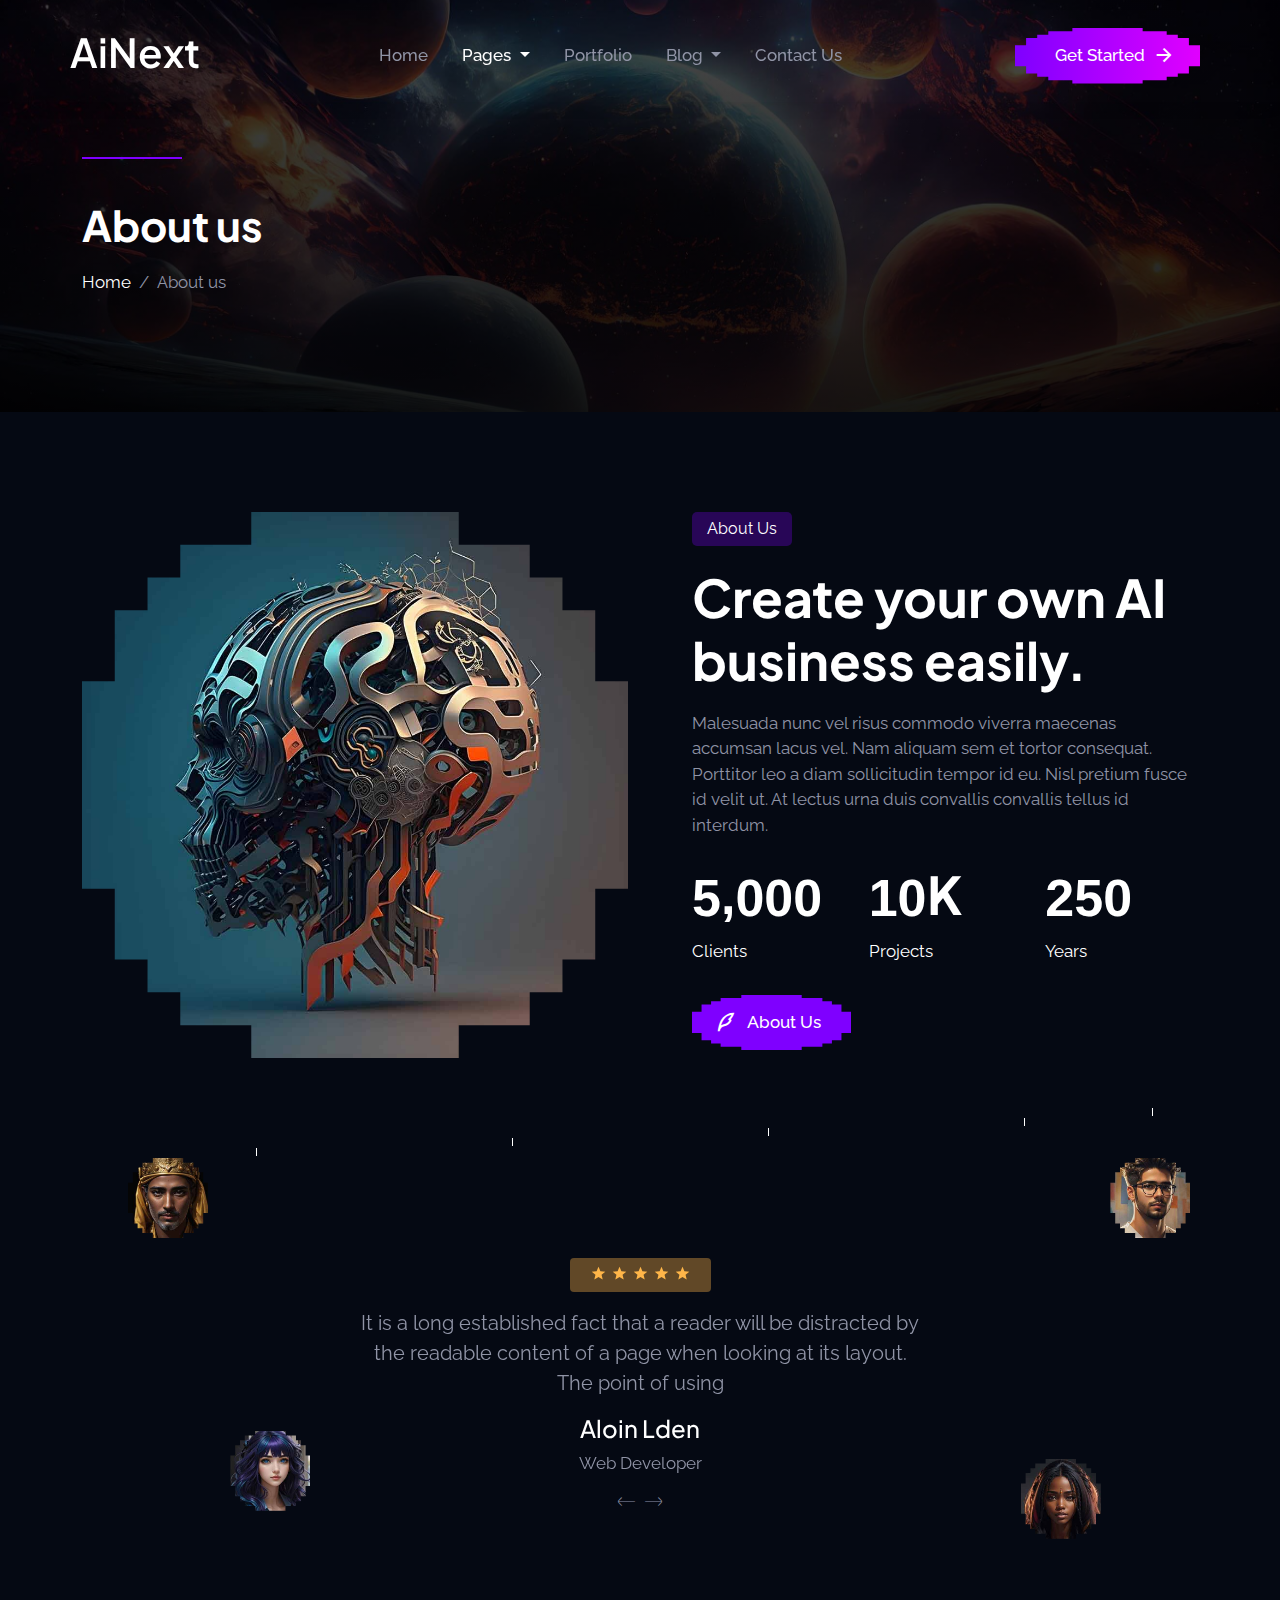
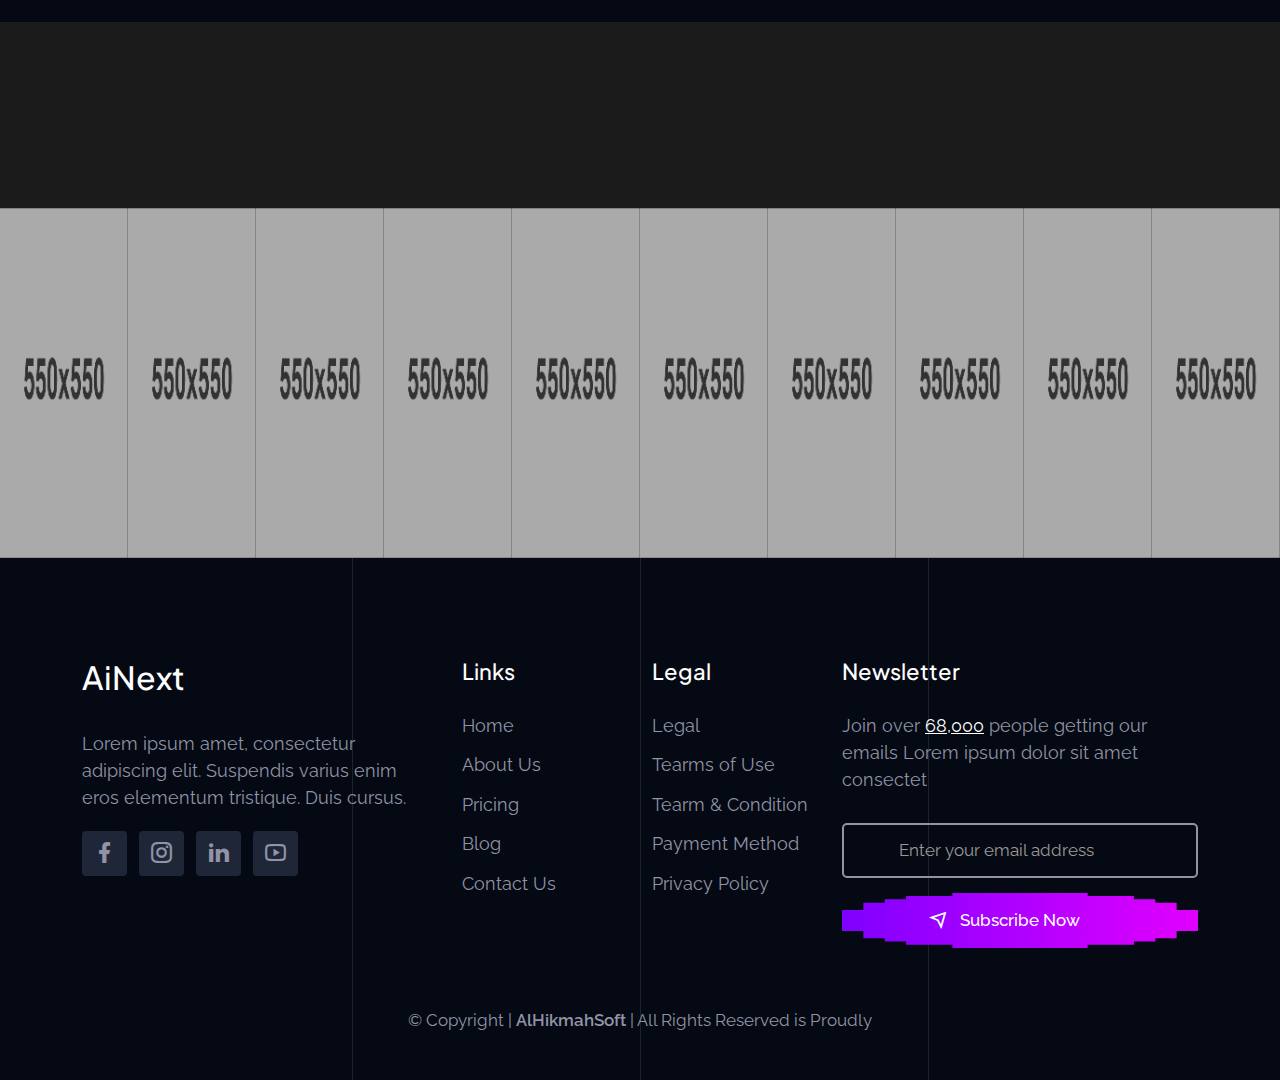
==== about.html @ 6690e324 "first commit" ====
<!DOCTYPE html>
<html lang="en">
    <head>
        <meta charset="UTF-8">
        <meta name="viewport" content="width=device-width, initial-scale=1.0">
        <title>AiNext - AI Agency & Startup HTML Template</title>

        <!-- CSS Linked -->
        <link rel="stylesheet" href="assets/css/bootstrap.min.css">
        <link rel="stylesheet" href="assets/css/owl.carousel.min.css">
        <link rel="stylesheet" href="assets/css/owl.theme.default.min.css">
        <link rel="stylesheet" href="assets/css/remixicon.min.css">
        <link rel="stylesheet" href="assets/css/odometer.min.css">
        <link rel="stylesheet" href="assets/css/flaticon.css">
        <link rel="stylesheet" href="assets/css/aos.css">
        <link rel="stylesheet" href="assets/css/style.css">
        <link rel="stylesheet" href="assets/css/responsive.css">
        
        <!-- favicon Linked -->
        <link rel="icon" type="image/png" href="assets/img/favicon.png">

    </head>
    <body>

        <!-- Start Navbar Area -->
        <nav class="navbar navbar-expand-lg" id="navbar">
            <div class="container-fluid">
                <a class="navbar-brand" href="index.html">
                    <h2>AiNext</h2>
                </a>
                <a class="navbar-toggler text-decoration-none" data-bs-toggle="offcanvas" href="#navbarOffcanvas" role="button" aria-controls="navbarOffcanvas">
                    <span class="burger-menu">
                        <span class="top-bar"></span>
                        <span class="middle-bar"></span>
                        <span class="bottom-bar"></span>
                    </span>
                </a>
                <div class="collapse navbar-collapse">
                    <ul class="navbar-nav">
                        <li class="nav-item">
                            <a href="index.html" class="nav-link">
                                Home
                            </a>
                        </li>
                        <li class="nav-item">
                            <a href="javascript:void(0)" class="dropdown-toggle nav-link active">
                                Pages
                            </a>
                            <ul class="dropdown-menu">
                                <li class="nav-item">
                                    <a href="about.html" class="nav-link active">
                                        About Us
                                    </a>
                                </li>
                                <li class="nav-item">
                                    <a href="team.html" class="nav-link">
                                        Team
                                    </a>
                                </li>
                                <li class="nav-item">
                                    <a href="pricing.html" class="nav-link">
                                        Pricing
                                    </a>
                                </li>
                                <li class="nav-item">
                                    <a href="terms-conditions.html" class="nav-link">
                                        Tearm & Condition
                                    </a>
                                </li>
                                <li class="nav-item">
                                    <a href="privacy-policy.html" class="nav-link">
                                        Privacy Policy
                                    </a>
                                </li>
                                <li class="nav-item">
                                    <a href="not-found.html" class="nav-link">
                                        404 Error Page
                                    </a>
                                </li>
                            </ul>
                        </li>
                        <li class="nav-item">
                            <a href="portfolio.html" class="nav-link">
                                Portfolio
                            </a>
                        </li>
                        <li class="nav-item">
                            <a href="javascript:void(0)" class="dropdown-toggle nav-link">
                                Blog
                            </a>
                            <ul class="dropdown-menu">
                                <li class="nav-item">
                                    <a href="blog.html" class="nav-link">
                                        Blog Grid
                                    </a>
                                </li>
                                <li class="nav-item">
                                    <a href="blog-sidebar.html" class="nav-link">
                                        Blog Right Sidebar
                                    </a>
                                </li>
                                <li class="nav-item">
                                    <a href="blog-details.html" class="nav-link">
                                        Blog Details
                                    </a>
                                </li>
                            </ul>
                        </li>
                        <li class="nav-item">
                            <a href="contact.html" class="nav-link">
                                Contact Us
                            </a>
                        </li>
                    </ul>
                    <div class="nav-btn">
                        <a href="contact.html" class="default-btn">
                            Get Started
                            <i class="ri-arrow-right-line"></i>
                        </a>
                    </div>
                </div>
            </div>
        </nav>
        <!-- End Navbar Area -->

        <!-- Start Responsive Navbar Area -->
        <div class="responsive-navbar offcanvas offcanvas-end border-0" data-bs-backdrop="static" tabindex="-1" id="navbarOffcanvas">
            <div class="offcanvas-header">
                <a href="index.html" class="logo d-inline-block">
                    <h2>AiNext</h2>
                </a>
                <button type="button" class="close-btn bg-transparent position-relative lh-1 p-0 border-0" data-bs-dismiss="offcanvas" aria-label="Close">
                    <i class="ri-close-line"></i>
                </button>
            </div>
            <div class="offcanvas-body">
                <ul class="responsive-menu">
                    <li class="responsive-menu-list without-icon">
                        <a href="index.html">Home</a>
                    </li>
                    <li class="responsive-menu-list"><a href="javascript:void(0);" class="active">Pages</a>
                        <ul class="responsive-menu-items">
                            <li><a href="about.html" class="active">About</a></li>
                            <li><a href="team.html">Team</a></li>
                            <li><a href="pricing.html">Pricing</a></li>
                            <li><a href="terms-conditions.html">Terms Conditions</a></li>
                            <li><a href="privacy-policy.html">Privacy Policy</a></li>
                            <li><a href="4o4.html">404 Error Page</a></li>
                            <li><a href="contact.html">Coming Soon</a></li>
                        </ul>
                    </li>
                    <li class="responsive-menu-list without-icon">
                        <a href="portfolio.html">Portfolio</a>
                    </li>
                    
                    <li class="responsive-menu-list"><a href="javascript:void(0);">Blog</a>
                        <ul class="responsive-menu-items">
                            <li><a href="blog.html">Blog</a></li>
                            <li><a href="blog-sidebar.html">Blog Right Sidebar</a></li>
                            <li><a href="blog-details.html">Blog Details</a></li>
                        </ul>
                    </li>
                    <li class="responsive-menu-list without-icon">
                        <a href="contact.html">Contact</a>
                    </li>
                </ul>
                <div class="others-option d-md-flex align-items-center">
                    <div class="option-item">
                        <a href="contact.html" class="default-btn">
                            <i class="ri-arrow-right-line"></i>
                            <span>Get Started</span>
                        </a>
                    </div>
                </div>
            </div>
        </div>
        <!-- End Responsive Navbar Area -->

        <!-- Start Section Banner -->
        <div class="section-banner">
            <div class="container">
                <div class="section-banner-title">
                    <h1>About us</h1>
                    <nav style="--bs-breadcrumb-divider: '/';" aria-label="breadcrumb">
                        <ol class="breadcrumb">
                            <li class="breadcrumb-item"><a href="index.html">Home</a></li>
                            <li class="breadcrumb-item active" aria-current="page">About us</li>
                        </ol>
                    </nav>
                </div>
            </div>
        </div>
        <!-- End Section Banner -->

        <!-- Start About Area -->
        <div class="about-area ptb-100">
            <div class="container">
                <div class="row align-items-center">
                    <div class="col-lg-6">
                        <div class="image">
                            <img src="assets/img/about-2.jpg" alt="image">
                        </div>
                    </div>
                    <div class="col-lg-6">
                        <div class="content">
                            <div class="sub-t">About Us</div>
                            <h2>Create your own AI business easily.</h2>
                            <p>Malesuada nunc vel risus commodo viverra maecenas accumsan lacus vel. Nam aliquam sem et tortor consequat. Porttitor leo a diam sollicitudin tempor id eu. Nisl pretium fusce id velit ut. At lectus urna duis convallis convallis tellus id interdum.</p>
                            <div class="row">
                                <div class="col-lg-4 col-md-4 col-4">
                                    <div class="sub-counter">
                                        <h3>
                                            <span class="odometer" data-count="5000">00</span>
                                        </h3>
                                        <p>Clients</p>
                                    </div>
                                </div>
                                <div class="col-lg-4 col-md-4 col-4">
                                    <div class="sub-counter">
                                        <h3>
                                            <span class="odometer" data-count="10">00</span>
                                            <span class="target">K</span>
                                        </h3>
                                        <p>Projects</p>
                                    </div>
                                </div>
                                <div class="col-lg-4 col-md-4 col-4">
                                    <div class="sub-counter">
                                        <h3>
                                            <span class="odometer" data-count="250">00</span>
                                        </h3>
                                        <p>Years</p>
                                    </div>
                                </div>
                            </div>
                            <a class="main-btn" href="about.html"><span></span><i class="ri-quill-pen-line"></i> About Us</a>
                        </div>
                    </div>
                </div>
            </div>
        </div>
        <!-- About Area -->

        <!-- Start Testimonial Area -->
        <div class="testimonial-area ptb-100">
            <div class="container">
                <div class="testimonial-content owl-carousel owl-theme">
                    <div class="testimonial-item">
                        <ul>
                            <li><i class="ri-star-s-fill"></i></li>
                            <li><i class="ri-star-s-fill"></i></li>
                            <li><i class="ri-star-s-fill"></i></li>
                            <li><i class="ri-star-s-fill"></i></li>
                            <li><i class="ri-star-s-fill"></i></li>
                        </ul>
                        <p>It is a long established fact that a reader will be distracted by the readable content of a page when looking at its layout. The point of using</p>
                        <h4>Aloin Lden</h4>
                        <span>Web Developer</span>
                    </div> 
                    <div class="testimonial-item">
                        <ul>
                            <li><i class="ri-star-s-fill"></i></li>
                            <li><i class="ri-star-s-fill"></i></li>
                            <li><i class="ri-star-s-fill"></i></li>
                            <li><i class="ri-star-s-fill"></i></li>
                            <li><i class="ri-star-s-fill"></i></li>
                        </ul>
                        <p>Lorem ipsum dolor sit amet, consectetur adipisicing elit. In aut, tempora iste quidem ipsa eos. Mollitia, illo, nisi laboriosam nostrum</p>
                        <h4>Jacob Daniels</h4>
                        <span>Engineer</span>
                    </div> 
                </div>
                <div class="user">
                    <img src="assets/img/user-1.jpg" alt="image">
                </div>
                <div class="user">
                    <img src="assets/img/user-2.jpg" alt="image">
                </div>
                <div class="user">
                    <img src="assets/img/user-3.jpg" alt="image">
                </div>
                <div class="user">
                    <img src="assets/img/user-4.jpg" alt="image">
                </div>
            </div>
            <div class="star"></div>
            <div class="star"></div>
            <div class="star"></div>
            <div class="star"></div>
            <div class="star"></div>
        </div>
        <!-- End Testimonial Area -->

        <!-- Start Brands Area -->
        <div class="brands-area pt-70 pb-70">
            <div class="container">
                <div class="row justify-content-between align-items-center">
                    <div class="col-lg-2 col-md-2 col-6" data-aos="fade-up" data-aos-duration="1000">
                        <div class="image">
                            <img src="assets/img/01.png" alt="image">
                        </div>
                    </div>
                    <div class="col-lg-2 col-md-2 col-6" data-aos="fade-up" data-aos-duration="1000">
                        <div class="image">
                            <img src="assets/img/02.png" alt="image">
                        </div>
                    </div>
                    <div class="col-lg-2 col-md-2 col-6" data-aos="fade-up" data-aos-duration="1000">
                        <div class="image">
                            <img src="assets/img/03.png" alt="image">
                        </div>
                    </div>
                    <div class="col-lg-2 col-md-2 col-6" data-aos="fade-up" data-aos-duration="1000">
                        <div class="image">
                            <img src="assets/img/04.png" alt="image">
                        </div>
                    </div>
                    <div class="col-lg-2 col-md-2 col-6" data-aos="fade-up" data-aos-duration="1000">
                        <div class="image">
                            <img src="assets/img/05.png" alt="image">
                        </div>
                    </div>
                </div>
            </div>
        </div>
        <!-- End Brands Area -->

        <!-- Start Insta Gallery Area -->
        <div class="insta-gallery">
            <div class="conatiner-fluid">
                <div class="ins-gallery owl-carousel owl-theme">
                    <div class="items">
                        <a href="https://www.instagram.com/" target="_blank" >
                            <img src="assets/img/gallery/insta-1.jpg" alt="image">
                            <i class="ri-instagram-line"></i>
                        </a>
                    </div>
                    <div class="items">
                        <a href="https://www.instagram.com/" target="_blank" >
                            <img src="assets/img/gallery/insta-10.jpg" alt="image">
                            <i class="ri-instagram-line"></i>
                        </a>
                    </div>
                    <div class="items">
                        <a href="https://www.instagram.com/" target="_blank" >
                            <img src="assets/img/gallery/insta-2.jpg" alt="image">
                            <i class="ri-instagram-line"></i>
                        </a>
                    </div>
                    <div class="items">
                        <a href="https://www.instagram.com/" target="_blank" >
                            <img src="assets/img/gallery/insta-3.jpg" alt="image">
                            <i class="ri-instagram-line"></i>
                        </a>
                    </div>
                    <div class="items">
                        <a href="https://www.instagram.com/" target="_blank" >
                            <img src="assets/img/gallery/insta-4.jpg" alt="image">
                            <i class="ri-instagram-line"></i>
                        </a>
                    </div>
                    <div class="items">
                        <a href="https://www.instagram.com/" target="_blank" >
                            <img src="assets/img/gallery/insta-5.jpg" alt="image">
                            <i class="ri-instagram-line"></i>
                        </a>
                    </div>
                    <div class="items">
                        <a href="https://www.instagram.com/" target="_blank" >
                            <img src="assets/img/gallery/insta-6.jpg" alt="image">
                            <i class="ri-instagram-line"></i>
                        </a>
                    </div>
                    <div class="items">
                        <a href="https://www.instagram.com/" target="_blank" >
                            <img src="assets/img/gallery/insta-7.jpg" alt="image">
                            <i class="ri-instagram-line"></i>
                        </a>
                    </div>
                    <div class="items">
                        <a href="https://www.instagram.com/" target="_blank" >
                            <img src="assets/img/gallery/insta-8.jpg" alt="image">
                            <i class="ri-instagram-line"></i>
                        </a>
                    </div>
                    <div class="items">
                        <a href="https://www.instagram.com/" target="_blank" >
                            <img src="assets/img/gallery/insta-9.jpg" alt="image">
                            <i class="ri-instagram-line"></i>
                        </a>
                    </div>
                </div>
            </div>
        </div>
        <!-- End Insta Gallery Area -->

        <!-- Start Footer Area -->
        <footer class="footer-area">
            <div class="container">
                <div class="footer-top-area pt-100">
                    <div class="row">
                        <div class="col-lg-4 col-md-6 col-sm-6">
                            <div class="single-footer-widget">
                                <a href="index.html" class="logo">
                                    <h2>AiNext</h2>
                                </a>
                                <p>Lorem ipsum amet, consectetur adipiscing elit. Suspendis varius enim eros elementum tristique. Duis cursus.</p>
                                <ul class="social-links">
                                    <li><a href="https://www.facebook.com/" target="_blank"><i class="ri-facebook-fill"></i></a></li>
                                    <li><a href="https://www.instagram.com/" target="_blank"><i class="ri-instagram-line"></i></a></li>
                                    <li><a href="https://www.linkedin.com/" target="_blank"><i class="ri-linkedin-fill"></i></a></li>
                                    <li><a href="https://www.youtube.com/" target="_blank"><i class="ri-youtube-line"></i></a></li>
                                </ul>
                            </div>
                        </div>
                        <div class="col-lg-2 col-md-6 col-sm-6">
                            <div class="single-footer-widget pl-5">
                                <h3>Links</h3>
                                <ul class="links-list">
                                    <li><a href="index.html">Home</a></li>
                                    <li><a href="about.html">About Us</a></li>
                                    <li><a href="pricing.html">Pricing</a></li>
                                    <li><a href="blog.html">Blog</a></li>
                                    <li><a href="contact.html">Contact Us</a></li>
                                </ul>
                            </div>
                        </div>
                        <div class="col-lg-2 col-md-6 col-sm-6">
                            <div class="single-footer-widget">
                                <h3>Legal</h3>
                                <ul class="links-list">
                                    <li><a href="contact.html">Legal</a></li>
                                    <li><a href="terms-conditions.html">Tearms of Use</a></li>
                                    <li><a href="terms-conditions.html">Tearm & Condition</a></li>
                                    <li><a href="contact.html">Payment Method</a></li>
                                    <li><a href="privacy-policy.html">Privacy Policy</a></li>
                                </ul>
                            </div>
                        </div>
                        <div class="col-lg-4 col-md-6 col-sm-6">
                            <div class="single-footer-widget">
                                <h3>Newsletter</h3>
                                <div class="footer-newsletter-info">
                                    <p>Join over <span>68,000</span> people getting our emails Lorem ipsum dolor sit amet consectet </p>
                                    <form class="newsletter-form" data-toggle="validator">
                                        <label><i class='bx bx-envelope-open'></i></label>
                                        <input type="text" class="input-newsletter" placeholder="Enter your email address" name="EMAIL" required autocomplete="off">
                                        <button type="submit" class="default-btn"><i class="ri-send-plane-line"></i> Subscribe Now</button>
                                        <div id="validator-newsletter2" class="form-result"></div>
                                    </form>
                                </div>
                            </div>
                        </div>
                    </div>
                </div>
                <div class="pr-line"></div>
                <div class="footer-bottom-area">
                    <p>© Copyright | <a href="https://alhikmahsoft.com" target="_blank">AlHikmahSoft</a>  | All Rights Reserved is Proudly </p>
                </div>
            </div>
            <div class="lines">
                <div class="line"></div>
                <div class="line"></div>
                <div class="line"></div>
            </div>
        </footer>
        <!-- End Footer Area -->

        <!-- Start Top to Bottom -->
        <div id="progress">
            <span id="progress-value"><i class="ri-arrow-up-line"></i></span>
        </div>
        <!-- End Top to Bottom -->

        <!-- Js Linked -->
        <script src="assets/js/jquery.min.js"></script>
        <script src="assets/js/bootstrap.bundle.min.js"></script>
        <script src="assets/js/aos.js"></script>
        <script src="assets/js/appear.min.js"></script>
        <script src="assets/js/odometer.min.js"></script>
        <script src="assets/js/owl.carousel.min.js"></script>
        <script src="assets/js/ainext.js"></script>
    </body>
</html>
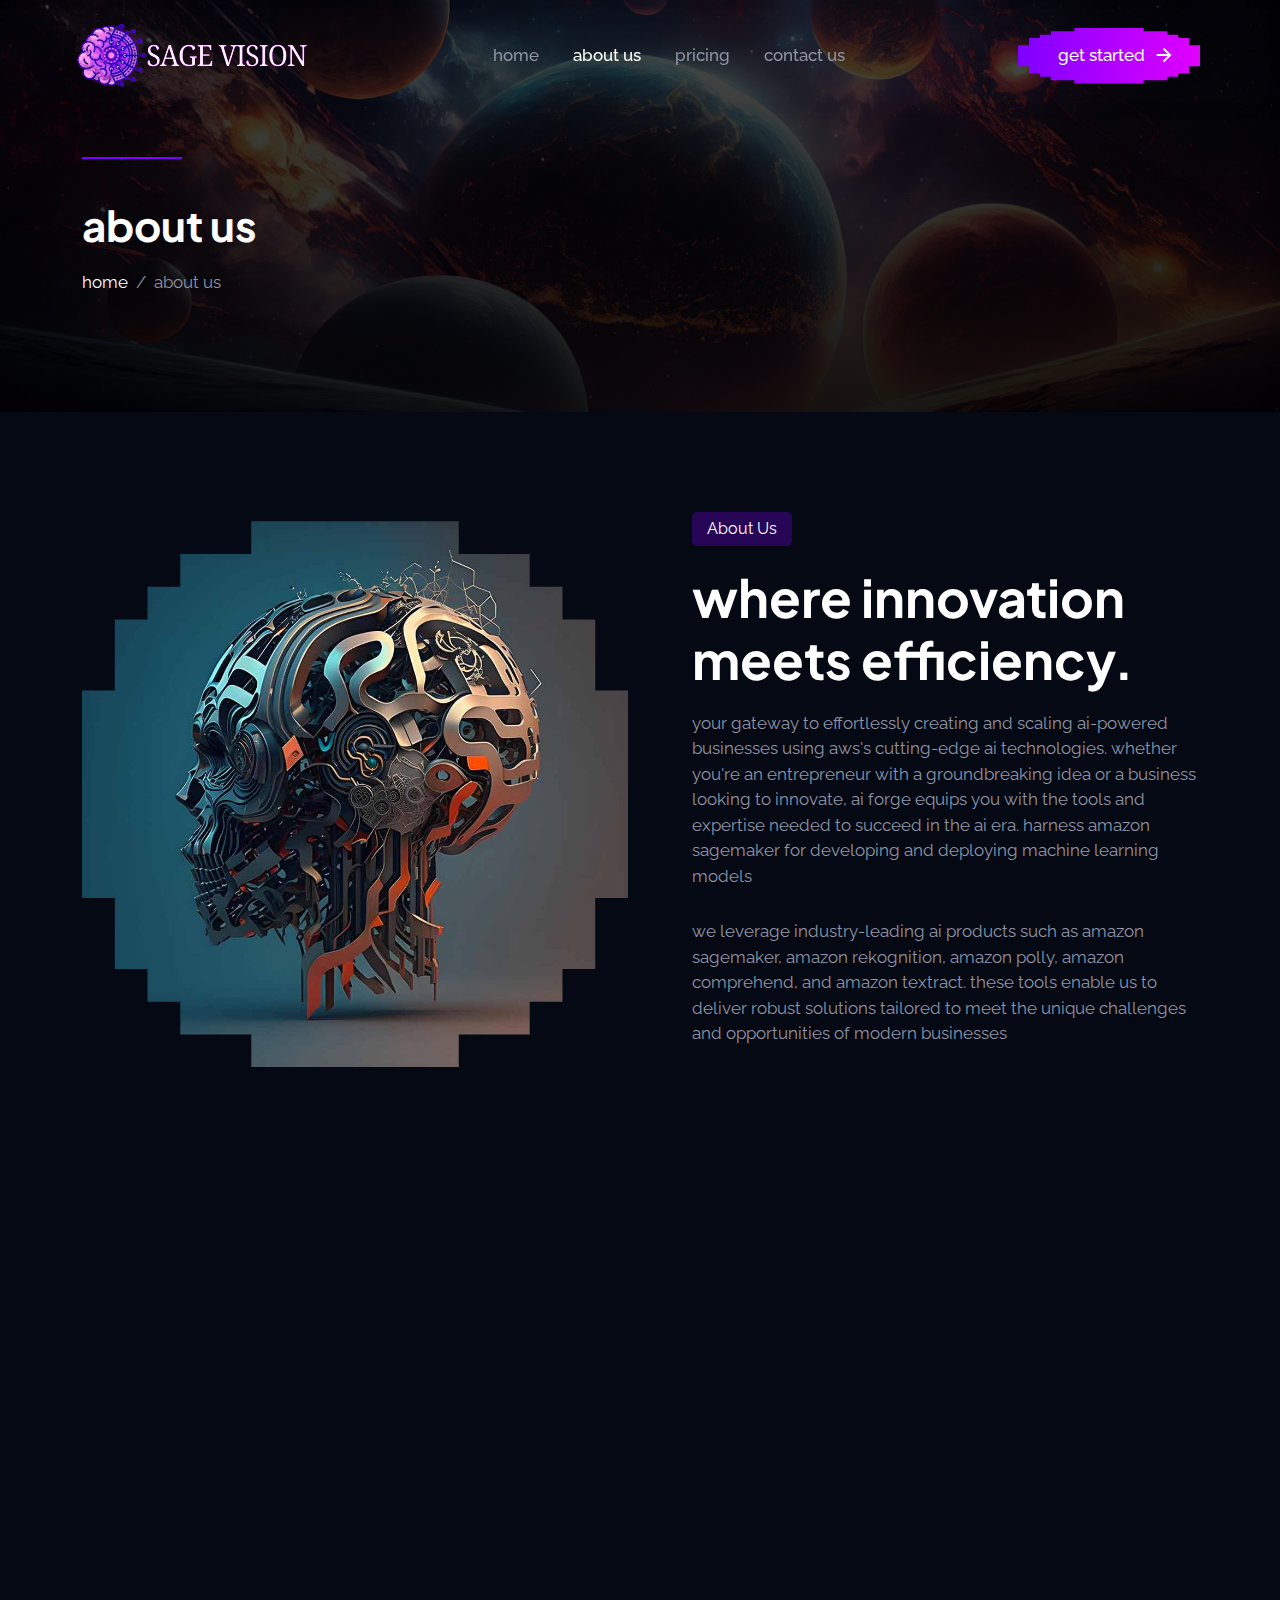
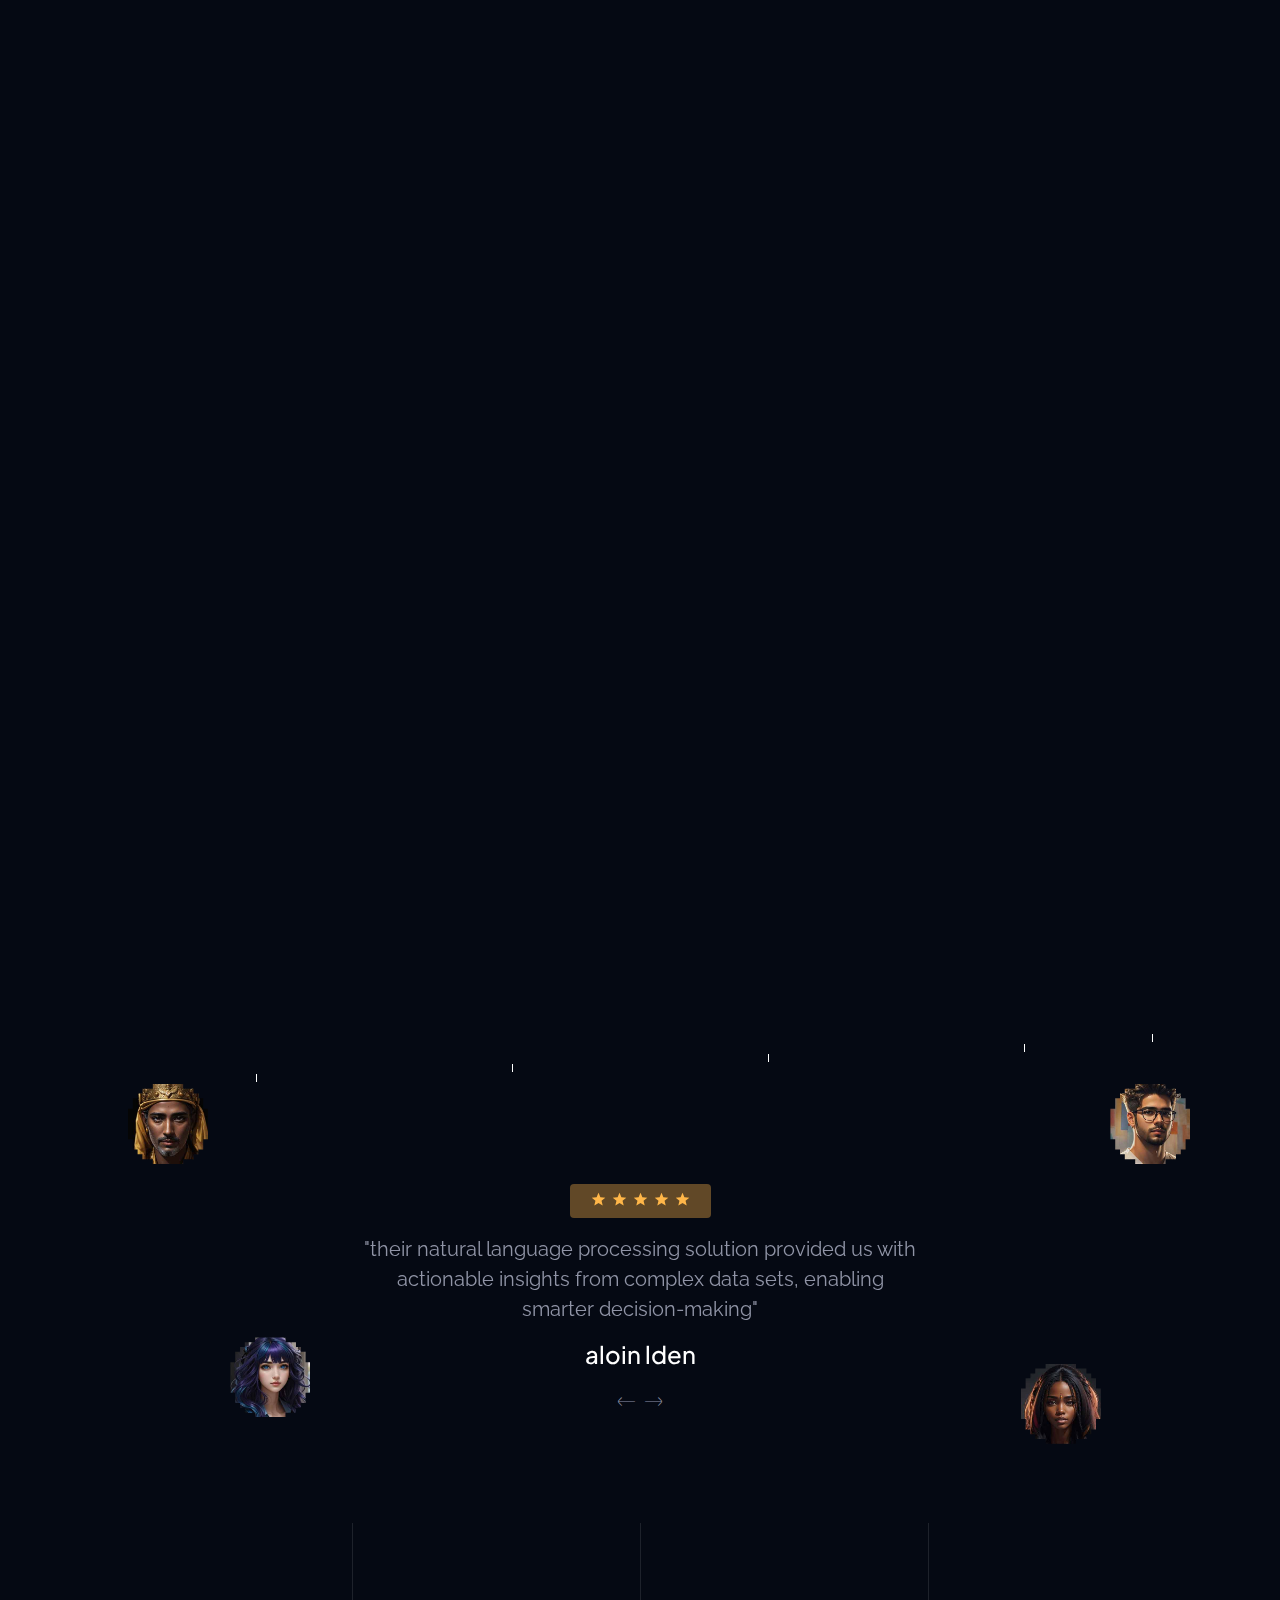
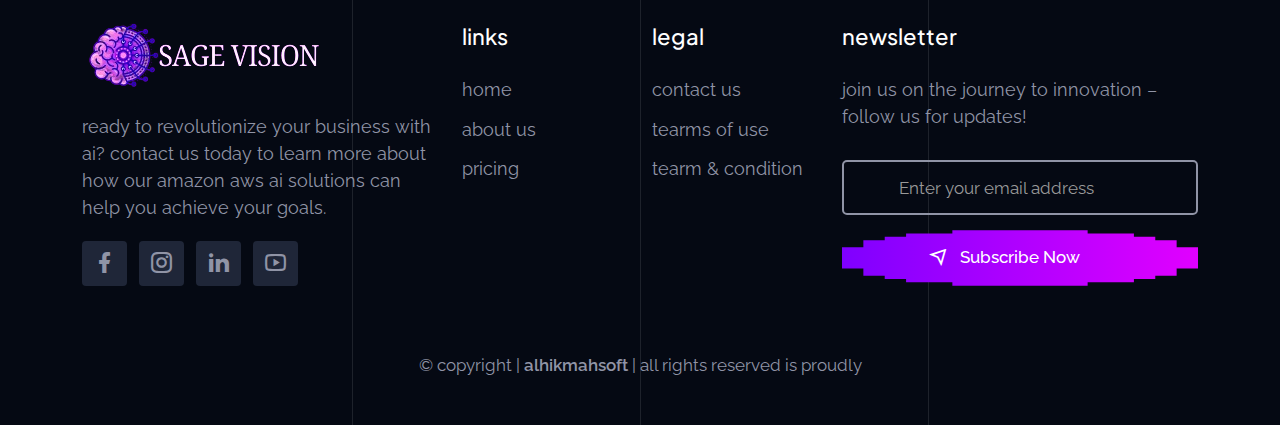
==== commit 495de7f5: "customization" ====
--- a/about.html
+++ b/about.html
@@ -3,7 +3,7 @@
     <head>
         <meta charset="UTF-8">
         <meta name="viewport" content="width=device-width, initial-scale=1.0">
-        <title>AiNext - AI Agency & Startup HTML Template</title>
+        <title>Sage Vision</title>
 
         <!-- CSS Linked -->
         <link rel="stylesheet" href="assets/css/bootstrap.min.css">
@@ -23,10 +23,10 @@
     <body>
 
         <!-- Start Navbar Area -->
-        <nav class="navbar navbar-expand-lg" id="navbar">
+        <nav class="navbar navbar-expand-lg mb-nav" id="navbar">
             <div class="container-fluid">
                 <a class="navbar-brand" href="index.html">
-                    <h2>AiNext</h2>
+                    <img src="assets/img/logo.png" alt="">
                 </a>
                 <a class="navbar-toggler text-decoration-none" data-bs-toggle="offcanvas" href="#navbarOffcanvas" role="button" aria-controls="navbarOffcanvas">
                     <span class="burger-menu">
@@ -38,73 +38,20 @@
                 <div class="collapse navbar-collapse">
                     <ul class="navbar-nav">
                         <li class="nav-item">
-                            <a href="index.html" class="nav-link">
+                            <a href="index.html" class="nav-link ">
                                 Home
                             </a>
                         </li>
                         <li class="nav-item">
-                            <a href="javascript:void(0)" class="dropdown-toggle nav-link active">
-                                Pages
-                            </a>
-                            <ul class="dropdown-menu">
-                                <li class="nav-item">
-                                    <a href="about.html" class="nav-link active">
-                                        About Us
-                                    </a>
-                                </li>
-                                <li class="nav-item">
-                                    <a href="team.html" class="nav-link">
-                                        Team
-                                    </a>
-                                </li>
-                                <li class="nav-item">
-                                    <a href="pricing.html" class="nav-link">
-                                        Pricing
-                                    </a>
-                                </li>
-                                <li class="nav-item">
-                                    <a href="terms-conditions.html" class="nav-link">
-                                        Tearm & Condition
-                                    </a>
-                                </li>
-                                <li class="nav-item">
-                                    <a href="privacy-policy.html" class="nav-link">
-                                        Privacy Policy
-                                    </a>
-                                </li>
-                                <li class="nav-item">
-                                    <a href="not-found.html" class="nav-link">
-                                        404 Error Page
-                                    </a>
-                                </li>
-                            </ul>
-                        </li>
-                        <li class="nav-item">
-                            <a href="portfolio.html" class="nav-link">
-                                Portfolio
+                            <a href="about.html" class="nav-link active">
+                                About Us
                             </a>
                         </li>
+
                         <li class="nav-item">
-                            <a href="javascript:void(0)" class="dropdown-toggle nav-link">
-                                Blog
+                            <a href="pricing.html" class="nav-link">
+                                pricing
                             </a>
-                            <ul class="dropdown-menu">
-                                <li class="nav-item">
-                                    <a href="blog.html" class="nav-link">
-                                        Blog Grid
-                                    </a>
-                                </li>
-                                <li class="nav-item">
-                                    <a href="blog-sidebar.html" class="nav-link">
-                                        Blog Right Sidebar
-                                    </a>
-                                </li>
-                                <li class="nav-item">
-                                    <a href="blog-details.html" class="nav-link">
-                                        Blog Details
-                                    </a>
-                                </li>
-                            </ul>
                         </li>
                         <li class="nav-item">
                             <a href="contact.html" class="nav-link">
@@ -127,7 +74,7 @@
         <div class="responsive-navbar offcanvas offcanvas-end border-0" data-bs-backdrop="static" tabindex="-1" id="navbarOffcanvas">
             <div class="offcanvas-header">
                 <a href="index.html" class="logo d-inline-block">
-                    <h2>AiNext</h2>
+                    <img src="assets/img/logo.png" alt="">
                 </a>
                 <button type="button" class="close-btn bg-transparent position-relative lh-1 p-0 border-0" data-bs-dismiss="offcanvas" aria-label="Close">
                     <i class="ri-close-line"></i>
@@ -136,29 +83,15 @@
             <div class="offcanvas-body">
                 <ul class="responsive-menu">
                     <li class="responsive-menu-list without-icon">
-                        <a href="index.html">Home</a>
+                        <a href="index.html" class="active">Home</a>
                     </li>
-                    <li class="responsive-menu-list"><a href="javascript:void(0);" class="active">Pages</a>
-                        <ul class="responsive-menu-items">
-                            <li><a href="about.html" class="active">About</a></li>
-                            <li><a href="team.html">Team</a></li>
-                            <li><a href="pricing.html">Pricing</a></li>
-                            <li><a href="terms-conditions.html">Terms Conditions</a></li>
-                            <li><a href="privacy-policy.html">Privacy Policy</a></li>
-                            <li><a href="4o4.html">404 Error Page</a></li>
-                            <li><a href="contact.html">Coming Soon</a></li>
-                        </ul>
-                    </li>
+
                     <li class="responsive-menu-list without-icon">
-                        <a href="portfolio.html">Portfolio</a>
+                        <a href="about.html">About</a>
                     </li>
                     
-                    <li class="responsive-menu-list"><a href="javascript:void(0);">Blog</a>
-                        <ul class="responsive-menu-items">
-                            <li><a href="blog.html">Blog</a></li>
-                            <li><a href="blog-sidebar.html">Blog Right Sidebar</a></li>
-                            <li><a href="blog-details.html">Blog Details</a></li>
-                        </ul>
+                    <li class="responsive-menu-list without-icon">
+                        <a href="pricing.html">Pricing</a>
                     </li>
                     <li class="responsive-menu-list without-icon">
                         <a href="contact.html">Contact</a>
@@ -194,7 +127,7 @@
 
         <!-- Start About Area -->
         <div class="about-area ptb-100">
-            <div class="container">
+            <div class="container" data-aos="fade-up" data-aos-duration="1000">
                 <div class="row align-items-center">
                     <div class="col-lg-6">
                         <div class="image">
@@ -204,38 +137,72 @@
                     <div class="col-lg-6">
                         <div class="content">
                             <div class="sub-t">About Us</div>
-                            <h2>Create your own AI business easily.</h2>
-                            <p>Malesuada nunc vel risus commodo viverra maecenas accumsan lacus vel. Nam aliquam sem et tortor consequat. Porttitor leo a diam sollicitudin tempor id eu. Nisl pretium fusce id velit ut. At lectus urna duis convallis convallis tellus id interdum.</p>
-                            <div class="row">
-                                <div class="col-lg-4 col-md-4 col-4">
-                                    <div class="sub-counter">
-                                        <h3>
-                                            <span class="odometer" data-count="5000">00</span>
-                                        </h3>
-                                        <p>Clients</p>
-                                    </div>
-                                </div>
-                                <div class="col-lg-4 col-md-4 col-4">
-                                    <div class="sub-counter">
-                                        <h3>
-                                            <span class="odometer" data-count="10">00</span>
-                                            <span class="target">K</span>
-                                        </h3>
-                                        <p>Projects</p>
-                                    </div>
-                                </div>
-                                <div class="col-lg-4 col-md-4 col-4">
-                                    <div class="sub-counter">
-                                        <h3>
-                                            <span class="odometer" data-count="250">00</span>
-                                        </h3>
-                                        <p>Years</p>
-                                    </div>
-                                </div>
-                            </div>
-                            <a class="main-btn" href="about.html"><span></span><i class="ri-quill-pen-line"></i> About Us</a>
-                        </div>
-                    </div>
+                            <h2>where innovation meets efficiency.</h2>
+                            <p> your gateway to effortlessly creating and scaling AI-powered businesses using AWS's cutting-edge AI technologies. Whether you're an entrepreneur with a groundbreaking idea or a business looking to innovate, AI Forge equips you with the tools and expertise needed to succeed in the AI era. Harness Amazon SageMaker for developing and deploying machine learning models</p>
+                            <p> We leverage industry-leading AI products such as Amazon SageMaker, Amazon Rekognition, Amazon Polly, Amazon Comprehend, and Amazon Textract. These tools enable us to deliver robust solutions tailored to meet the unique challenges and opportunities of modern businesses</p>
+
+                            <!-- <a class="main-btn" href="about.html"><span></span><i class="ri-quill-pen-line"></i> About Us</a> -->
+                        </div>
+                    </div>
+                </div>
+                <div class="row align-items-center" data-aos="fade-up" data-aos-duration="1000">
+
+                    <div class="col-lg-6">
+                        <div class="content">
+                            <div class="sub-t">About Us</div>
+                            <h2>What We DO?</h2>
+                            <p>  we specialize in harnessing AWS-generated AI technologies to empower businesses with innovative solutions. We offer a comprehensive range of AI services designed to optimize operations, enhance customer experiences, and drive strategic growth.</p>
+                            <ul style="padding-left: 1rem;">
+                                <li>Training and Support</li>
+                                <li>AI Consulting and Strategy</li>
+                                <li>Development and Deployment</li>
+                                <li>Integration and Implementations</li>
+                            </ul>
+                            <!-- <a class="main-btn" href="about.html"><span></span><i class="ri-quill-pen-line"></i> About Us</a> -->
+                        </div>
+                    </div>
+                    <div class="col-lg-6">
+                        <div class="image">
+                            <img src="assets/img/about-sec-2.jpg" alt="image">
+                        </div>
+                    </div>
+                </div>
+                <div class="row justify-content-center my-5 align-items-center" data-aos="fade-left" data-aos-duration="1000">
+                    <div class="col-lg-4 col-sm-12">
+                        <div class="mission-img">
+                            <img src="assets/img/misson.jpg" alt="" class="img-fluid">
+                        </div>
+                    </div>
+                    <div class="col-lg-8 col-sm-12 border-2">
+                        <div class="mission-content">
+                            <div class="content">
+                                <div class="sub-t">About Us</div>
+                                <h2>Our Mission</h2>
+                                <p>our mission is to empower businesses with transformative AI solutions powered by AWS technologies. We strive to innovate and optimize operations, enhance customer experiences, and drive growth through advanced artificial intelligence. By leveraging cutting-edge AI tools such as Amazon SageMaker, Amazon Rekognition, Amazon Polly, Amazon Comprehend, and Amazon Textract, we aim to deliver measurable value and sustainable success to our clients. Our dedication to excellence, coupled with a deep understanding of industry challenges, ensures that we continue to lead in shaping the future of intelligent automation. Together, we envision a world where AI-driven innovation accelerates progress, enriches experiences, and unlocks new possibilities for businesses worldwide</p>
+                                <!-- <a class="main-btn" href="about.html"><span></span><i class="ri-quill-pen-line"></i> About Us</a> -->
+                            </div>
+                        </div>
+                    </div>
+                    
+                </div>
+                <div class="row justify-content-center my-5 align-items-center" data-aos="fade-right" data-aos-duration="1000">
+
+                    <div class="col-lg-8 col-sm-12 border-2">
+                        <div class="mission-content" >
+                            <div class="content">
+                                <div class="sub-t">About Us</div>
+                                <h2>Our Vision</h2>
+                                <p>our vision is to be a pioneer in revolutionizing industries through the strategic application of AWS-generated AI technologies. We envision a future where businesses of all sizes harness the full potential of artificial intelligence to achieve unprecedented efficiency, innovation, and customer satisfaction. By leveraging our deep expertise and leveraging cutting-edge AWS AI products such as Amazon SageMaker, Amazon Rekognition, Amazon Polly, Amazon Comprehend, and Amazon Textract, we aim to empower organizations to thrive in a digital-first world. Through continuous innovation and collaboration, we aspire to lead the charge in shaping the next generation of intelligent automation solutions that drive sustainable growth and create lasting value for our clients and partners.</p>
+                                <!-- <a class="main-btn" href="about.html"><span></span><i class="ri-quill-pen-line"></i> About Us</a> -->
+                            </div>
+                        </div>
+                    </div>
+                    <div class="col-lg-4 col-sm-12">
+                        <div class="mission-img">
+                            <img src="assets/img/vision.jpg" alt="" class="img-fluid">
+                        </div>
+                    </div>
+                    
                 </div>
             </div>
         </div>
@@ -253,9 +220,8 @@
                             <li><i class="ri-star-s-fill"></i></li>
                             <li><i class="ri-star-s-fill"></i></li>
                         </ul>
-                        <p>It is a long established fact that a reader will be distracted by the readable content of a page when looking at its layout. The point of using</p>
+                        <p>"Their natural language processing solution provided us with actionable insights from complex data sets, enabling smarter decision-making"</p>
                         <h4>Aloin Lden</h4>
-                        <span>Web Developer</span>
                     </div> 
                     <div class="testimonial-item">
                         <ul>
@@ -265,9 +231,8 @@
                             <li><i class="ri-star-s-fill"></i></li>
                             <li><i class="ri-star-s-fill"></i></li>
                         </ul>
-                        <p>Lorem ipsum dolor sit amet, consectetur adipisicing elit. In aut, tempora iste quidem ipsa eos. Mollitia, illo, nisi laboriosam nostrum</p>
+                        <p>"The text-to-speech capabilities they integrated enhanced our customer interactions, making our services more accessible and engagingLorem"</p>
                         <h4>Jacob Daniels</h4>
-                        <span>Engineer</span>
                     </div> 
                 </div>
                 <div class="user">
@@ -292,41 +257,11 @@
         <!-- End Testimonial Area -->
 
         <!-- Start Brands Area -->
-        <div class="brands-area pt-70 pb-70">
-            <div class="container">
-                <div class="row justify-content-between align-items-center">
-                    <div class="col-lg-2 col-md-2 col-6" data-aos="fade-up" data-aos-duration="1000">
-                        <div class="image">
-                            <img src="assets/img/01.png" alt="image">
-                        </div>
-                    </div>
-                    <div class="col-lg-2 col-md-2 col-6" data-aos="fade-up" data-aos-duration="1000">
-                        <div class="image">
-                            <img src="assets/img/02.png" alt="image">
-                        </div>
-                    </div>
-                    <div class="col-lg-2 col-md-2 col-6" data-aos="fade-up" data-aos-duration="1000">
-                        <div class="image">
-                            <img src="assets/img/03.png" alt="image">
-                        </div>
-                    </div>
-                    <div class="col-lg-2 col-md-2 col-6" data-aos="fade-up" data-aos-duration="1000">
-                        <div class="image">
-                            <img src="assets/img/04.png" alt="image">
-                        </div>
-                    </div>
-                    <div class="col-lg-2 col-md-2 col-6" data-aos="fade-up" data-aos-duration="1000">
-                        <div class="image">
-                            <img src="assets/img/05.png" alt="image">
-                        </div>
-                    </div>
-                </div>
-            </div>
-        </div>
+ 
         <!-- End Brands Area -->
 
         <!-- Start Insta Gallery Area -->
-        <div class="insta-gallery">
+        <!-- <div class="insta-gallery">
             <div class="conatiner-fluid">
                 <div class="ins-gallery owl-carousel owl-theme">
                     <div class="items">
@@ -391,7 +326,7 @@
                     </div>
                 </div>
             </div>
-        </div>
+        </div> -->
         <!-- End Insta Gallery Area -->
 
         <!-- Start Footer Area -->
@@ -402,9 +337,9 @@
                         <div class="col-lg-4 col-md-6 col-sm-6">
                             <div class="single-footer-widget">
                                 <a href="index.html" class="logo">
-                                    <h2>AiNext</h2>
+                                    <img src="assets/img/logo.png" alt="">
                                 </a>
-                                <p>Lorem ipsum amet, consectetur adipiscing elit. Suspendis varius enim eros elementum tristique. Duis cursus.</p>
+                                <p>Ready to revolutionize your business with AI? Contact us today to learn more about how our Amazon AWS AI solutions can help you achieve your goals.</p>
                                 <ul class="social-links">
                                     <li><a href="https://www.facebook.com/" target="_blank"><i class="ri-facebook-fill"></i></a></li>
                                     <li><a href="https://www.instagram.com/" target="_blank"><i class="ri-instagram-line"></i></a></li>
@@ -420,8 +355,6 @@
                                     <li><a href="index.html">Home</a></li>
                                     <li><a href="about.html">About Us</a></li>
                                     <li><a href="pricing.html">Pricing</a></li>
-                                    <li><a href="blog.html">Blog</a></li>
-                                    <li><a href="contact.html">Contact Us</a></li>
                                 </ul>
                             </div>
                         </div>
@@ -429,11 +362,9 @@
                             <div class="single-footer-widget">
                                 <h3>Legal</h3>
                                 <ul class="links-list">
-                                    <li><a href="contact.html">Legal</a></li>
+                                    <li><a href="contact.html">Contact Us</a></li>
                                     <li><a href="terms-conditions.html">Tearms of Use</a></li>
                                     <li><a href="terms-conditions.html">Tearm & Condition</a></li>
-                                    <li><a href="contact.html">Payment Method</a></li>
-                                    <li><a href="privacy-policy.html">Privacy Policy</a></li>
                                 </ul>
                             </div>
                         </div>
@@ -441,7 +372,7 @@
                             <div class="single-footer-widget">
                                 <h3>Newsletter</h3>
                                 <div class="footer-newsletter-info">
-                                    <p>Join over <span>68,000</span> people getting our emails Lorem ipsum dolor sit amet consectet </p>
+                                    <p>Join us on the journey to innovation – Follow us for updates! </p>
                                     <form class="newsletter-form" data-toggle="validator">
                                         <label><i class='bx bx-envelope-open'></i></label>
                                         <input type="text" class="input-newsletter" placeholder="Enter your email address" name="EMAIL" required autocomplete="off">
--- a/assets/css/style.css
+++ b/assets/css/style.css
@@ -77,6 +77,7 @@
   color: var(--content_color);
   font-size: var(--font-size);
   font-family: "Raleway", sans-serif;
+  text-transform: lowercase !important;
 }
 
 .ptb-100 {
